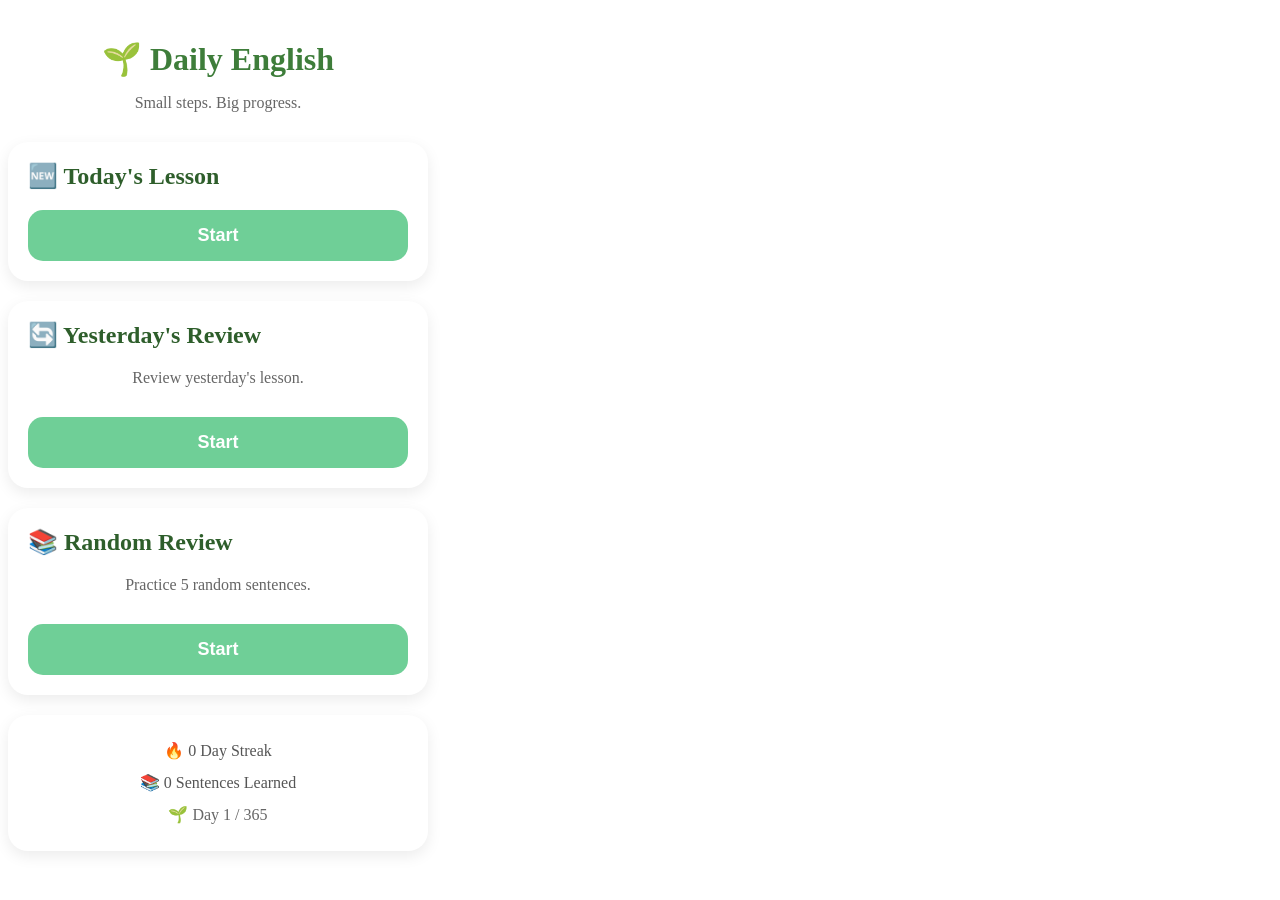
==== index.html @ 64198cbb "index.html を更新" ====
<!DOCTYPE html>
<html lang="ja">

<head>

<meta charset="UTF-8">
<meta name="viewport" content="width=device-width, initial-scale=1.0">

<title>🌱 Daily English</title>

<link rel="stylesheet" href="style.css">

</head>

<body>

<div class="container">

<h1>🌱 Daily English</h1>

<p class="subtitle">
Small steps. Big progress.
</p>


<div class="card">

<h2>🆕 Today's Lesson</h2>

<a href="lesson2.html">

<button>
Start
</button>

</a>

</div>


<div class="card">

<h2>🔄 Yesterday's Review</h2>

<p class="subtitle">
Review yesterday's lesson.
</p>

<a href="review.html">

<button>
Start
</button>

</a>

</div>


<div class="card">

<h2>📚 Random Review</h2>

<p class="subtitle">
Practice 5 random sentences.
</p>

<a href="random-review.html">

<button>
Start
</button>

</a>

</div>


<div class="card stats">

🔥 <span id="streak">0</span> Day Streak

<br>

📚 <span id="learned">0</span> Sentences Learned

<br>

<span id="currentDay">
🌱 Day 1 / 365
</span>

</div>

</div>

<script src="home.js"></script>

</body>

</html>
---- style.css ----
<style>
    body{
      margin:0;
      font-family:-apple-system,BlinkMacSystemFont,"Segoe UI",sans-serif;
      background:#F5FBF5;
      display:flex;
      justify-content:center;
    }
    
    .button
    input {
    font-family: inherit;
    }
    
    .answer{
    font-size:16px;
    line-height:1.5;
    }

    .container{
      width:90%;
      max-width:420px;
      margin-top:40px;
    }

    h1{
      text-align:center;
      color:#3E7D3A;
      margin-bottom:5px;
    }

    .subtitle{
      text-align:center;
      color:#666;
      margin-bottom:30px;
    }

    .card{
      background:white;
      border-radius:20px;
      padding:20px;
      margin-bottom:20px;
      box-shadow:0 5px 15px rgba(0,0,0,.08);
    }

    h2{
      margin-top:0;
      color:#2E5E2B;
    }

    button{
      width:100%;
      padding:15px;
      border:none;
      border-radius:15px;
      background:#6FCF97;
      color:white;
      font-size:18px;
      font-weight:bold;
      cursor:pointer;
    }

    button:active{
      transform:scale(.98);
    }

    .stats{
      text-align:center;
      color:#555;
      line-height:2;
    }

    .footer{
      text-align:center;
      color:#888;
      margin-top:25px;
      font-size:14px;
    }
  </style>

.back{

display:block;

margin-bottom:20px;

color:#3E7D3A;

text-decoration:none;

}


.quiz h2{

text-align:center;

}


.question{

font-size:18px;

font-weight:bold;

text-align:center;

margin:30px 0;

}


.answer{

background:white;

color:#333;

border:1px solid #ddd;

margin-bottom:15px;

}


.next{

margin-top:10px;

background:#3E7D3A;

}

.correct {
    background: #4CAF50 !important;
    color: white !important;
}

.wrong {
    background: #E74C3C !important;
    color: white !important;
}

button:disabled {
    opacity: 0.7;
    cursor: default;
}

/* 365日チャレンジ表示 */

.day-progress {
    text-align: center;
    margin: 15px 0;
}


#currentDay {
    font-size: 16px;
    color: #666;
    margin: 0;
}
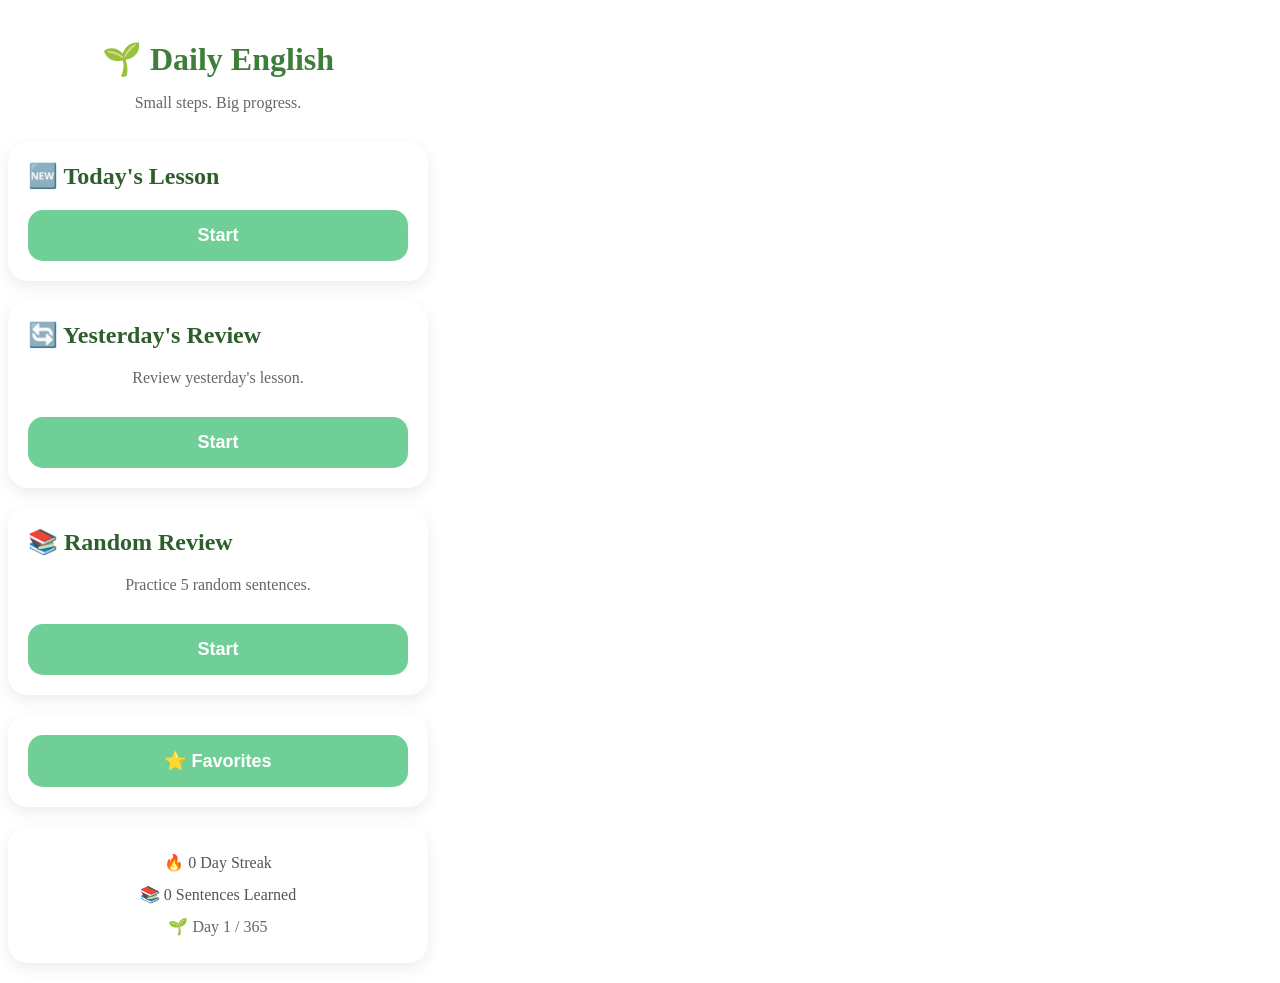
==== commit a9646438: "index.html を更新" ====
--- a/index.html
+++ b/index.html
@@ -75,6 +75,16 @@
 
 </div>
 
+<div class="card">
+
+<a href="favorites.html">
+    <button>
+        ⭐ Favorites
+    </button>
+</a>
+
+</div>
+
 
 <div class="card stats">
 
--- a/style.css
+++ b/style.css
@@ -160,3 +160,25 @@
     color: #666;
     margin: 0;
 }
+
+.question-header{
+    display:flex;
+    justify-content:space-between;
+    align-items:center;
+    margin-bottom:20px;
+}
+
+.favorite-icon{
+    width:auto;
+    background:none;
+    border:none;
+    font-size:30px;
+    color:#ccc;
+    cursor:pointer;
+    padding:0;
+}
+
+.favorite-icon.active{
+    color:#FFD700;
+
+}
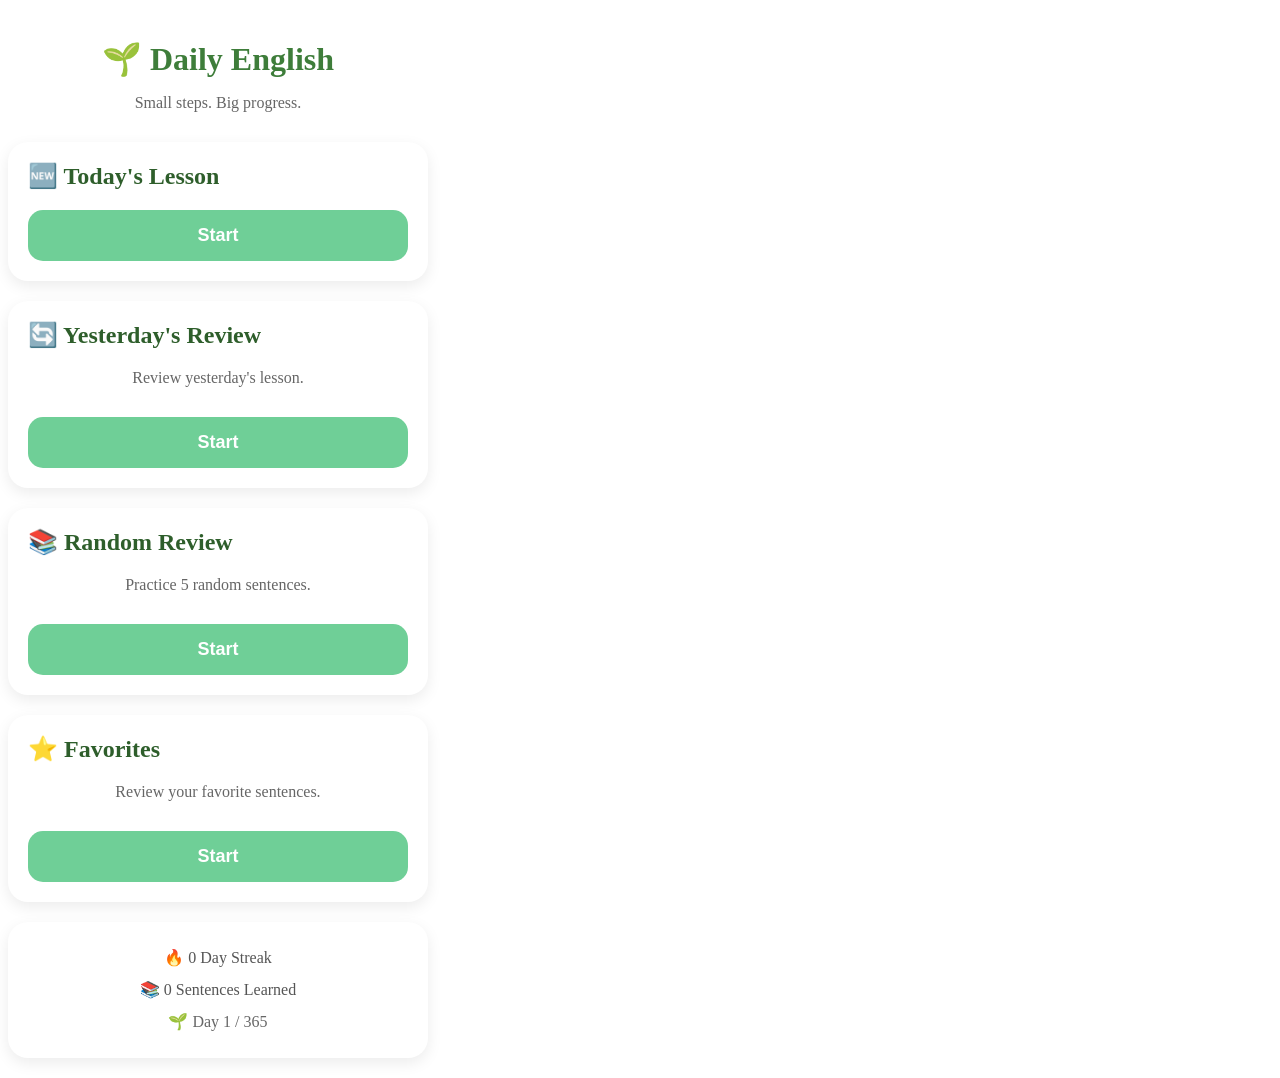
==== commit d8d5253f: "index.html を更新" ====
--- a/index.html
+++ b/index.html
@@ -77,10 +77,18 @@
 
 <div class="card">
 
+<h2>⭐ Favorites</h2>
+
+<p class="subtitle">
+Review your favorite sentences.
+</p>
+
 <a href="favorites.html">
-    <button>
-        ⭐ Favorites
-    </button>
+
+<button>
+Start
+</button>
+
 </a>
 
 </div>
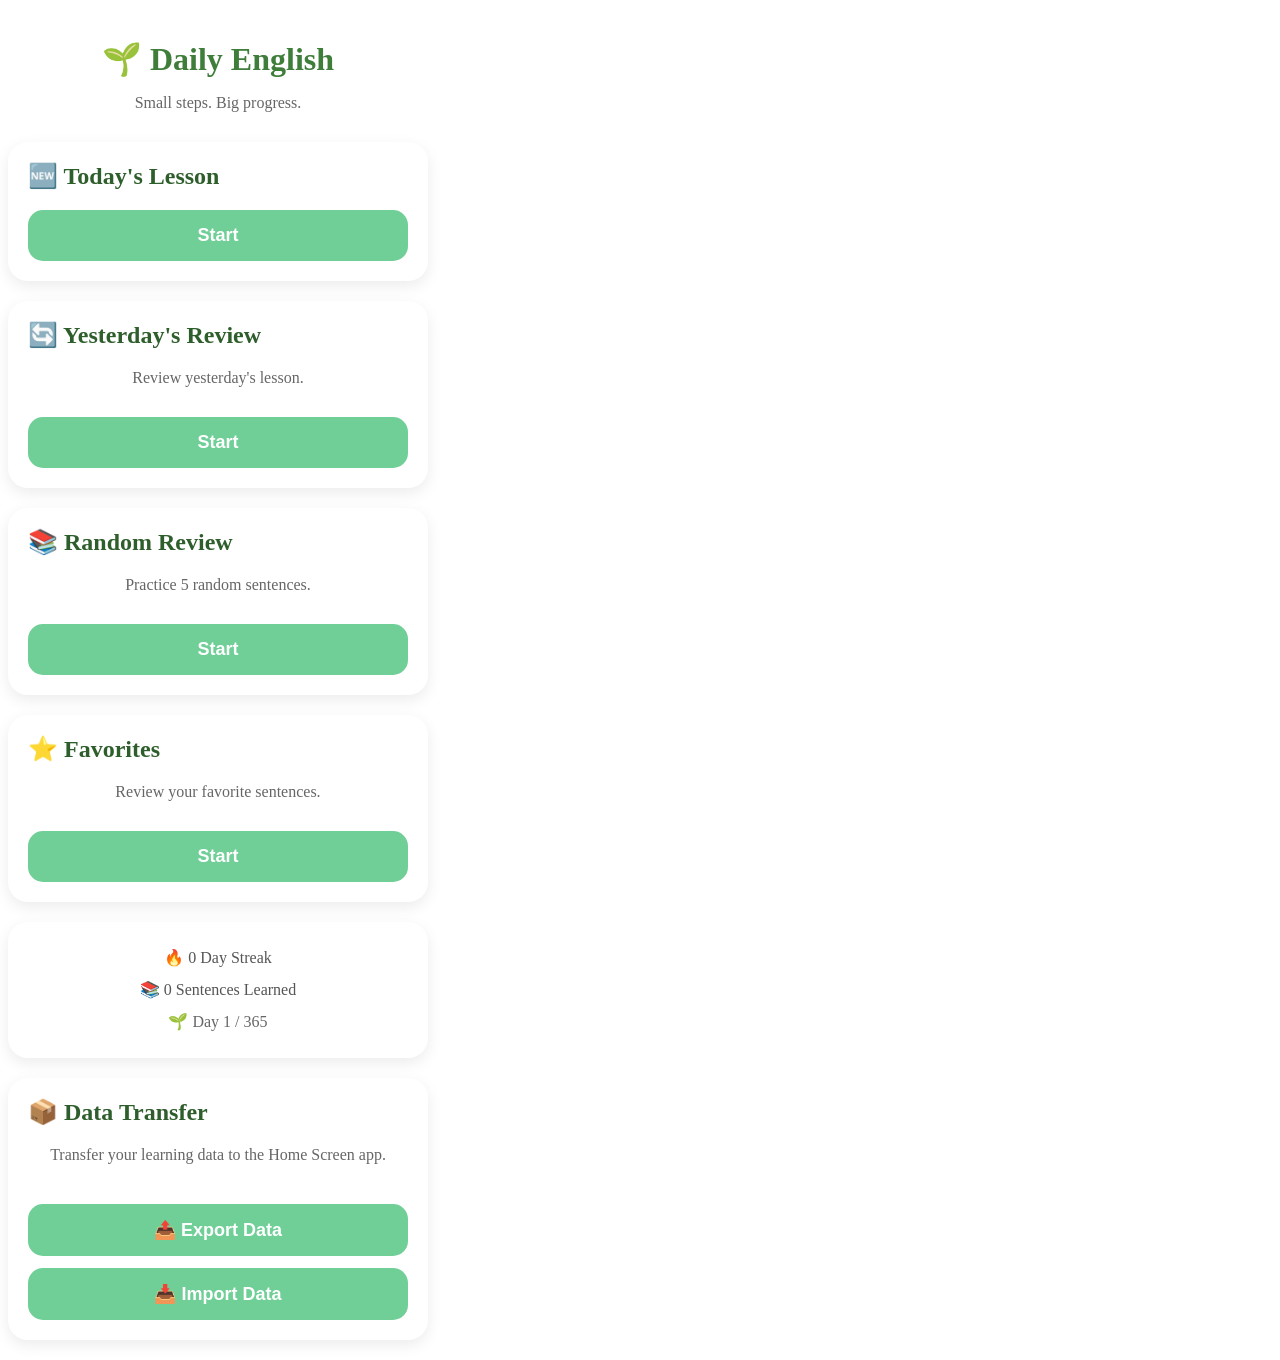
==== commit f84b5280: "index.html を更新" ====
--- a/index.html
+++ b/index.html
@@ -10,19 +10,34 @@
 
 <link rel="stylesheet" href="style.css">
 
+<!-- iPhoneホーム画面用アイコン -->
+<link
+    rel="apple-touch-icon"
+    href="E7185C12-50B7-44A7-AE63-482CF4453149.png"
+>
+
 </head>
 
+
 <body>
 
+
 <div class="container">
 
+
 <h1>🌱 Daily English</h1>
+
 
 <p class="subtitle">
 Small steps. Big progress.
 </p>
 
 
+
+<!-- ============================
+     Today's Lesson
+============================= -->
+
 <div class="card">
 
 <h2>🆕 Today's Lesson</h2>
@@ -38,6 +53,11 @@
 </div>
 
 
+
+<!-- ============================
+     Yesterday's Review
+============================= -->
+
 <div class="card">
 
 <h2>🔄 Yesterday's Review</h2>
@@ -57,6 +77,11 @@
 </div>
 
 
+
+<!-- ============================
+     Random Review
+============================= -->
+
 <div class="card">
 
 <h2>📚 Random Review</h2>
@@ -75,6 +100,12 @@
 
 </div>
 
+
+
+<!-- ============================
+     Favorites
+============================= -->
+
 <div class="card">
 
 <h2>⭐ Favorites</h2>
@@ -93,6 +124,11 @@
 
 </div>
 
+
+
+<!-- ============================
+     学習記録
+============================= -->
 
 <div class="card stats">
 
@@ -110,10 +146,300 @@
 
 </div>
 
-</div>
+
+
+<!-- ==================================================
+     データ引き継ぎ
+     ※移行が終わったら削除してOK
+================================================== -->
+
+<div class="card" id="transferCard">
+
+<h2>📦 Data Transfer</h2>
+
+<p class="subtitle">
+Transfer your learning data to the Home Screen app.
+</p>
+
+
+<!-- ============================
+     データを書き出す
+============================= -->
+
+<button
+    id="exportDataButton"
+    style="
+        margin-top:10px;
+    "
+>
+📤 Export Data
+</button>
+
+
+
+<!-- ============================
+     データを読み込む
+============================= -->
+
+<button
+    id="importDataButton"
+    style="
+        margin-top:12px;
+    "
+>
+📥 Import Data
+</button>
+
+
+
+<p
+    id="transferMessage"
+    style="
+        margin-top:15px;
+        color:#666;
+        font-size:14px;
+        line-height:1.6;
+        display:none;
+    "
+>
+</p>
+
+
+</div>
+
+
+
+</div>
+
+
+
+<!-- ============================
+     Home.js
+============================= -->
 
 <script src="home.js"></script>
 
+
+
+<!-- ==================================================
+     データ引き継ぎ用JavaScript
+================================================== -->
+
+<script>
+
+
+
+// ============================
+// 引き継ぐデータ
+// ============================
+
+const transferKeys = [
+
+    "reviewHistory",
+
+    "studyDates",
+
+    "completedDays",
+
+    "favorites"
+
+];
+
+
+
+// ============================
+// メッセージ表示
+// ============================
+
+function showTransferMessage(message){
+
+    const messageElement =
+        document.getElementById(
+            "transferMessage"
+        );
+
+    messageElement.textContent =
+        message;
+
+    messageElement.style.display =
+        "block";
+
+}
+
+
+
+// ============================
+// データを書き出す
+// ============================
+
+document.getElementById(
+    "exportDataButton"
+).onclick =
+function(){
+
+
+    const data = {};
+
+
+
+    transferKeys.forEach(
+        function(key){
+
+            const value =
+                localStorage.getItem(
+                    key
+                );
+
+
+            if(value !== null){
+
+                data[key] =
+                    value;
+
+            }
+
+        }
+    );
+
+
+
+    const exportText =
+        JSON.stringify(
+            data
+        );
+
+
+
+    // コピー
+
+    navigator.clipboard.writeText(
+        exportText
+    )
+    .then(
+        function(){
+
+            showTransferMessage(
+                "✅ データをコピーしました！\n\nホーム画面のDaily Englishを開いて、「Import Data」を押してください。"
+            );
+
+        }
+    )
+    .catch(
+        function(){
+
+            // Clipboardが使えない場合
+
+            window.prompt(
+                "この文字列をコピーしてください",
+                exportText
+            );
+
+        }
+    );
+
+
+};
+
+
+
+// ============================
+// データを読み込む
+// ============================
+
+document.getElementById(
+    "importDataButton"
+).onclick =
+function(){
+
+
+    const input =
+        window.prompt(
+            "Safari版でコピーしたデータをここに貼り付けてください。"
+        );
+
+
+
+    // キャンセル
+
+    if(
+        input === null
+    ){
+
+        return;
+
+    }
+
+
+
+    try{
+
+
+        const data =
+            JSON.parse(
+                input
+            );
+
+
+
+        // ============================
+        // データ保存
+        // ============================
+
+        transferKeys.forEach(
+            function(key){
+
+                if(
+                    data[key] !== undefined
+                ){
+
+                    localStorage.setItem(
+                        key,
+                        data[key]
+                    );
+
+                }
+
+            }
+        );
+
+
+
+        showTransferMessage(
+            "✅ データを引き継ぎました！\n\nページを再読み込みします。"
+        );
+
+
+
+        // 少し待ってから再読み込み
+
+        setTimeout(
+            function(){
+
+                location.reload();
+
+            },
+            1000
+        );
+
+
+    }
+    catch(error){
+
+
+        alert(
+            "⚠️ データを読み込めませんでした。\n\nコピーした文字列をもう一度確認してください。"
+        );
+
+
+    }
+
+
+};
+
+
+</script>
+
+
 </body>
 
 </html>
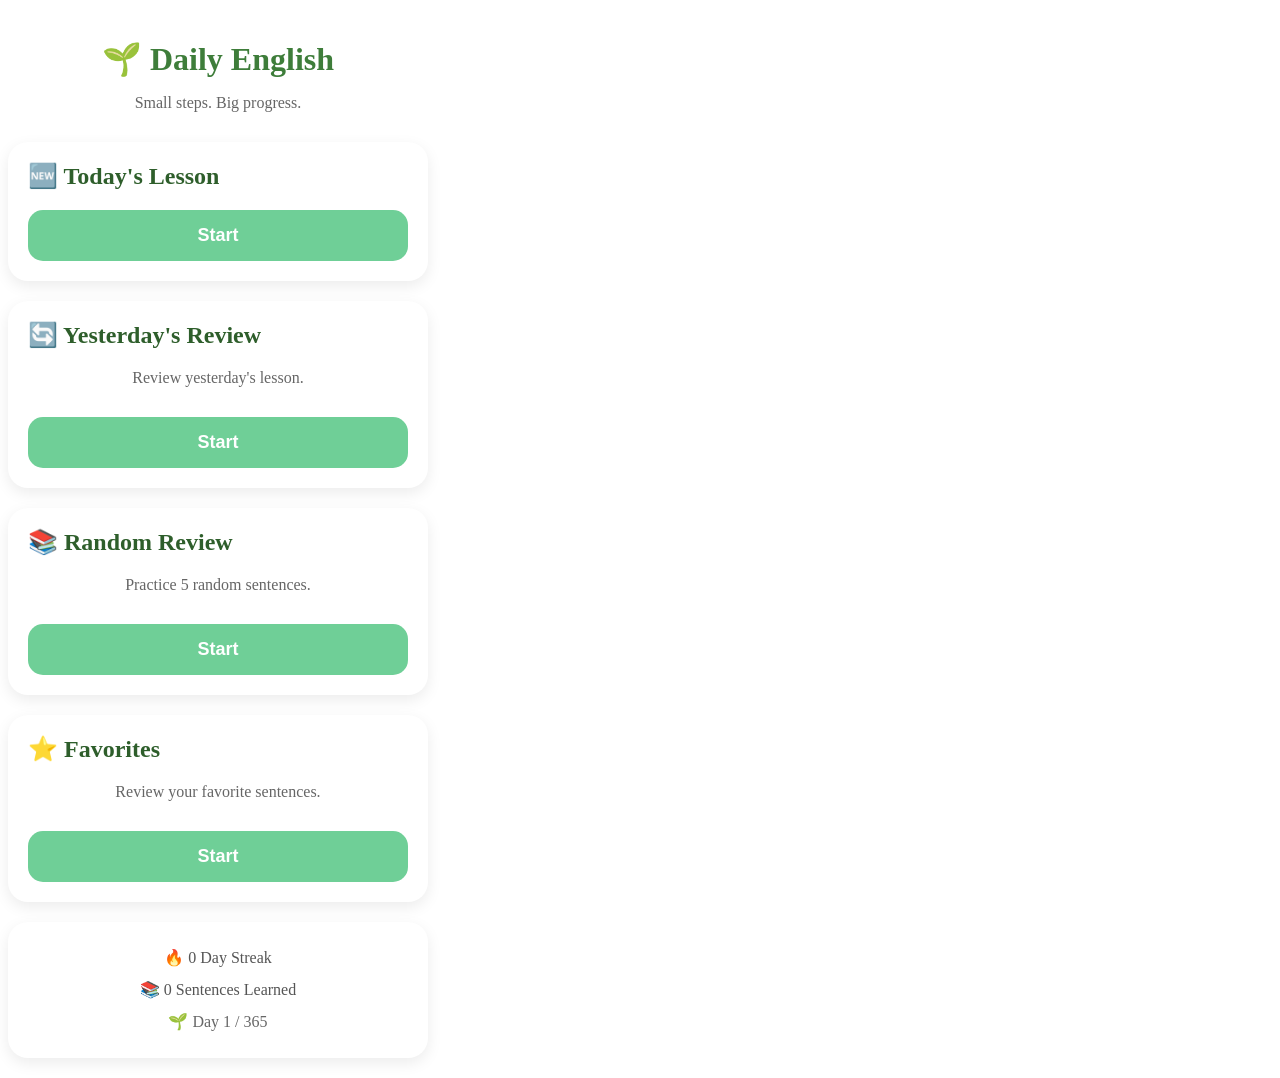
==== commit 97db507c: "index.html を更新" ====
--- a/index.html
+++ b/index.html
@@ -148,67 +148,6 @@
 
 
 
-<!-- ==================================================
-     データ引き継ぎ
-     ※移行が終わったら削除してOK
-================================================== -->
-
-<div class="card" id="transferCard">
-
-<h2>📦 Data Transfer</h2>
-
-<p class="subtitle">
-Transfer your learning data to the Home Screen app.
-</p>
-
-
-<!-- ============================
-     データを書き出す
-============================= -->
-
-<button
-    id="exportDataButton"
-    style="
-        margin-top:10px;
-    "
->
-📤 Export Data
-</button>
-
-
-
-<!-- ============================
-     データを読み込む
-============================= -->
-
-<button
-    id="importDataButton"
-    style="
-        margin-top:12px;
-    "
->
-📥 Import Data
-</button>
-
-
-
-<p
-    id="transferMessage"
-    style="
-        margin-top:15px;
-        color:#666;
-        font-size:14px;
-        line-height:1.6;
-        display:none;
-    "
->
-</p>
-
-
-</div>
-
-
-
 </div>
 
 
@@ -220,226 +159,6 @@
 <script src="home.js"></script>
 
 
-
-<!-- ==================================================
-     データ引き継ぎ用JavaScript
-================================================== -->
-
-<script>
-
-
-
-// ============================
-// 引き継ぐデータ
-// ============================
-
-const transferKeys = [
-
-    "reviewHistory",
-
-    "studyDates",
-
-    "completedDays",
-
-    "favorites"
-
-];
-
-
-
-// ============================
-// メッセージ表示
-// ============================
-
-function showTransferMessage(message){
-
-    const messageElement =
-        document.getElementById(
-            "transferMessage"
-        );
-
-    messageElement.textContent =
-        message;
-
-    messageElement.style.display =
-        "block";
-
-}
-
-
-
-// ============================
-// データを書き出す
-// ============================
-
-document.getElementById(
-    "exportDataButton"
-).onclick =
-function(){
-
-
-    const data = {};
-
-
-
-    transferKeys.forEach(
-        function(key){
-
-            const value =
-                localStorage.getItem(
-                    key
-                );
-
-
-            if(value !== null){
-
-                data[key] =
-                    value;
-
-            }
-
-        }
-    );
-
-
-
-    const exportText =
-        JSON.stringify(
-            data
-        );
-
-
-
-    // コピー
-
-    navigator.clipboard.writeText(
-        exportText
-    )
-    .then(
-        function(){
-
-            showTransferMessage(
-                "✅ データをコピーしました！\n\nホーム画面のDaily Englishを開いて、「Import Data」を押してください。"
-            );
-
-        }
-    )
-    .catch(
-        function(){
-
-            // Clipboardが使えない場合
-
-            window.prompt(
-                "この文字列をコピーしてください",
-                exportText
-            );
-
-        }
-    );
-
-
-};
-
-
-
-// ============================
-// データを読み込む
-// ============================
-
-document.getElementById(
-    "importDataButton"
-).onclick =
-function(){
-
-
-    const input =
-        window.prompt(
-            "Safari版でコピーしたデータをここに貼り付けてください。"
-        );
-
-
-
-    // キャンセル
-
-    if(
-        input === null
-    ){
-
-        return;
-
-    }
-
-
-
-    try{
-
-
-        const data =
-            JSON.parse(
-                input
-            );
-
-
-
-        // ============================
-        // データ保存
-        // ============================
-
-        transferKeys.forEach(
-            function(key){
-
-                if(
-                    data[key] !== undefined
-                ){
-
-                    localStorage.setItem(
-                        key,
-                        data[key]
-                    );
-
-                }
-
-            }
-        );
-
-
-
-        showTransferMessage(
-            "✅ データを引き継ぎました！\n\nページを再読み込みします。"
-        );
-
-
-
-        // 少し待ってから再読み込み
-
-        setTimeout(
-            function(){
-
-                location.reload();
-
-            },
-            1000
-        );
-
-
-    }
-    catch(error){
-
-
-        alert(
-            "⚠️ データを読み込めませんでした。\n\nコピーした文字列をもう一度確認してください。"
-        );
-
-
-    }
-
-
-};
-
-
-</script>
-
-
 </body>
 
 </html>
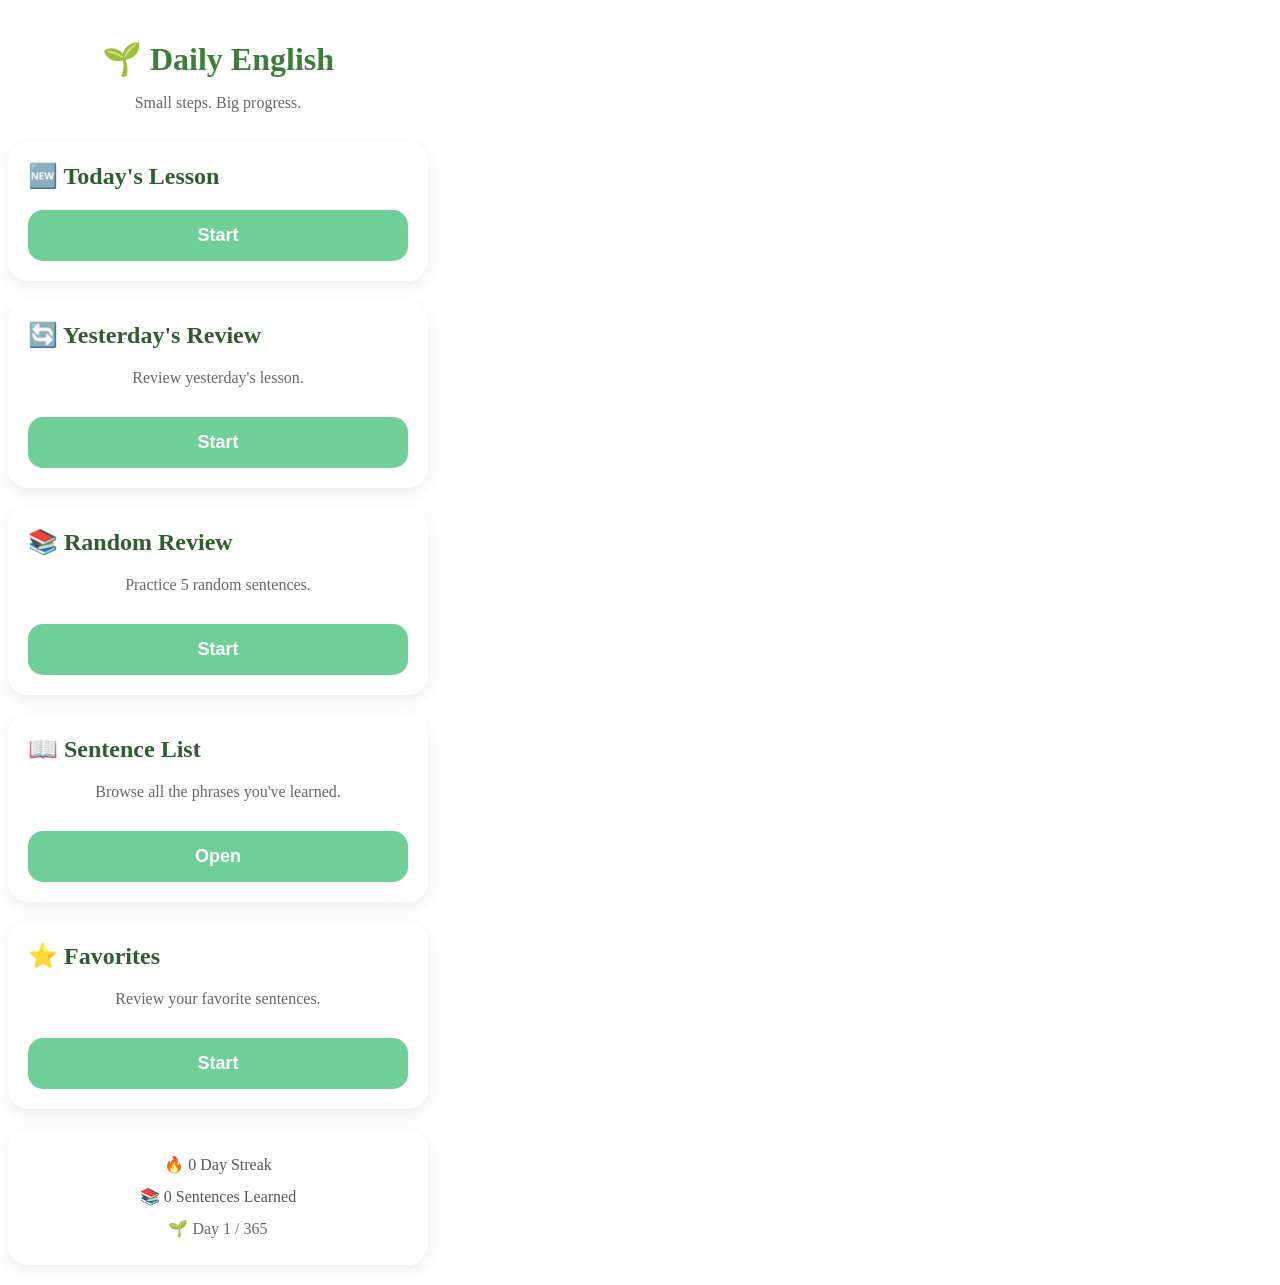
==== commit e27c1728: "index.html を更新" ====
--- a/index.html
+++ b/index.html
@@ -103,6 +103,30 @@
 
 
 <!-- ============================
+     Sentence List
+============================= -->
+
+<div class="card">
+
+<h2>📖 Sentence List</h2>
+
+<p class="subtitle">
+Browse all the phrases you've learned.
+</p>
+
+<a href="sentence-list.html">
+
+<button>
+Open
+</button>
+
+</a>
+
+</div>
+
+
+
+<!-- ============================
      Favorites
 ============================= -->
 
